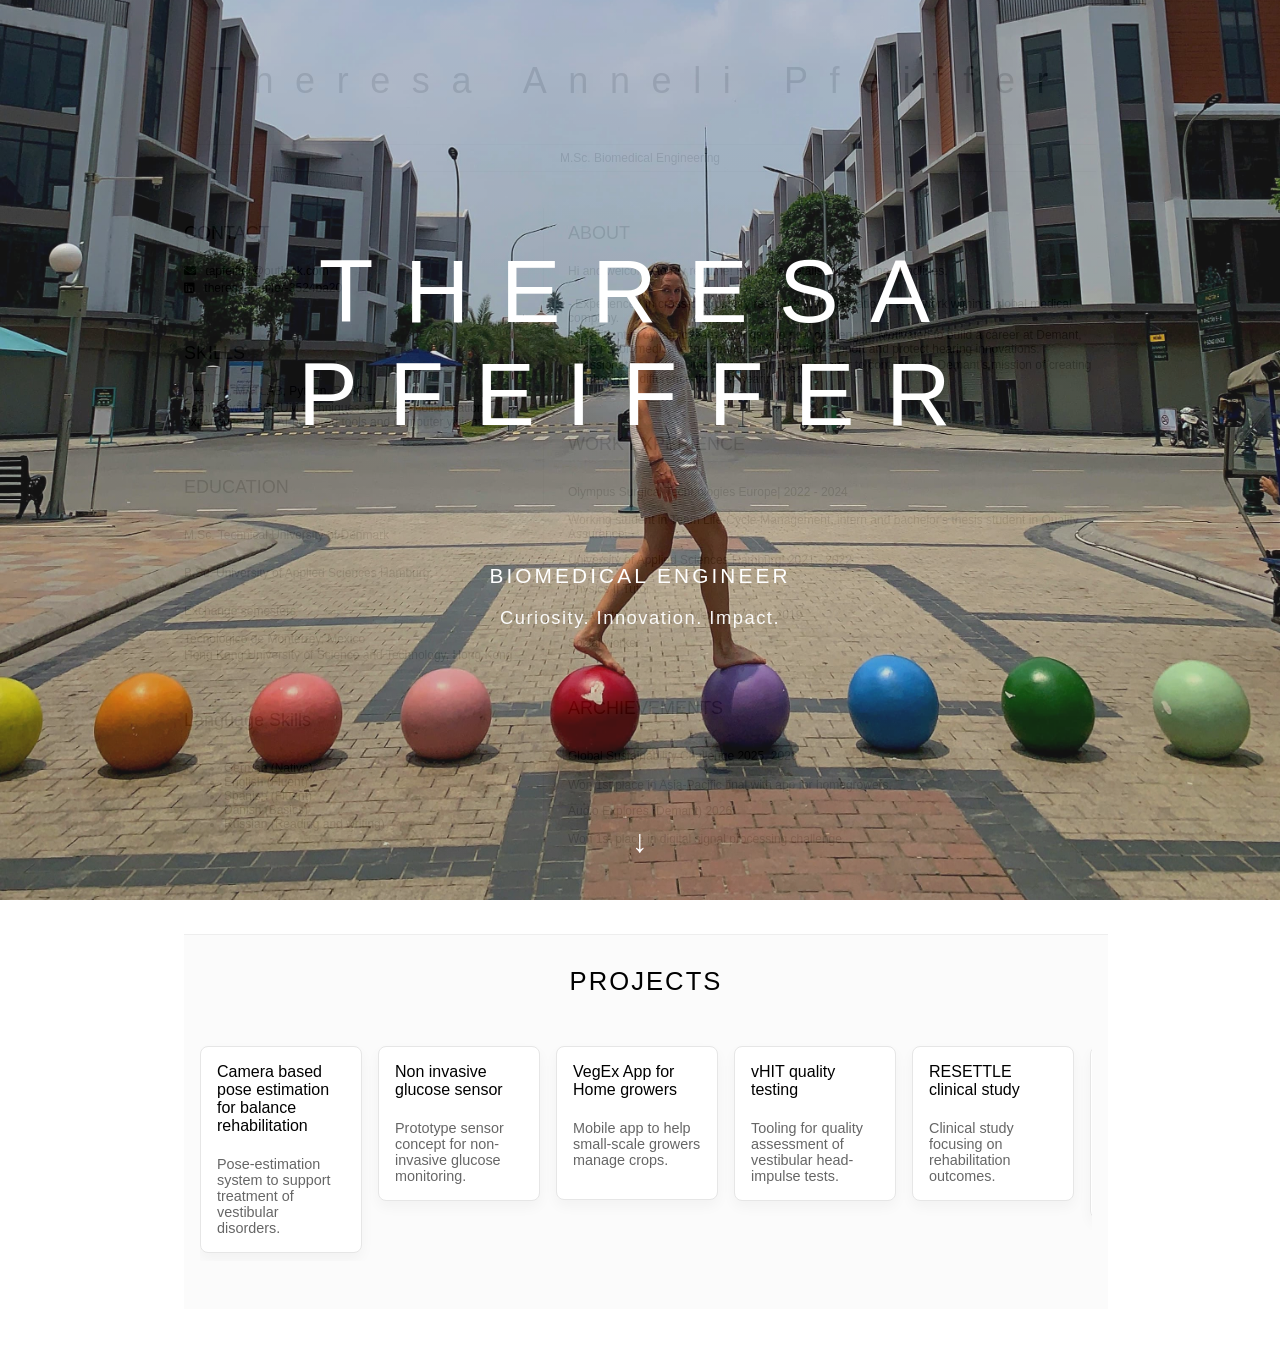
==== index.html @ 04a82127 "Replace project video with image" ====
<!DOCTYPE html>
<html>

<head>
    <link href="style.css" rel="stylesheet">
    <title>Theresa Pfeiffer Resume</title>

    <link rel="stylesheet"
        href="https://cdnjs.cloudflare.com/ajax/libs/font-awesome/5.15.4/css/all.min.css">
</head>

<body>

                    <!-- HERO SECTION -->

                    <div id="hero">

                        <img src="balance.jpeg" alt="Balance Photo">

                        <div class="hero-overlay">

                            <h1>THERESA PFEIFFER</h1>

                            <p class="tagline">
                                Biomedical Engineer
                            </p>

                            <p class="motto">
                                Curiosity. Innovation. Impact.
                            </p>

                            <div class="scroll-indicator">
                                ↓
                            </div>

                        </div>

                    </div>

                    <!-- RESUME CONTENT -->

                    <div id="resume-content">

                        <header id="header">
                            <h1>Theresa Anneli Pfeiffer</h1>
                            <hr>
                            M.Sc. Biomedical Engineering
                            <hr>
                        </header>

                        <main>

                            <article id="mainLeft">

                                <section>
                                    <h2>CONTACT</h2>
                                    <!-- contact info including social media -->
                                    <p>
                                        <i class="fa fa-envelope" aria-hidden="true"></i>
                                        <a href="mailto:tapfeiffer@outlook.com">tapfeiffer@outlook.com</a>
                                    </p>
                                    <p>
                                        <i class="fab fa-linkedin" aria-hidden="true"></i>
                                        <a href="https://www.linkedin.com/in/theresa-pfeiffer-3524ba20b/">theresa-pfeiffer-3524ba20b</a>
                                    </p>
                                </section>
                                <section>
                                <a href="skills.html"><h2>SKILLS</h2></a>
                                    <!-- your skills -->
                                    <p>C++, C#, MATLAB, Python, R, SQL;</p>
                                    <p>Familiar with SCRUM techniques and agile collaboration, experienced with AI-powered tools and computer vision;</p>
                                </section>
                                <section>
                                <a href="education.html"><h2>EDUCATION</h2></a>
                                    <!-- your education -->
                                    <h3>M.Sc. Technical University of Denmark</h3>
                                    <h3>B.Sc. University of Applied Sciences Hamburg</h3>
                                     <h3>Exchange semesters</h3>
                                    <p>
                                        Tecnológico de Monterrey, Mexico 
                                    </p>
                                    <p>
                                        Hong Kong University of Science and Technology, Hong Kong 
                                    </p>    
                                </section> 
                                <section>
                                    <h2>Language Skills</h2>
                    
                                    <ul>
                                            <li>German (Native)</li>
                                            <li>English (Fluent)</li>
                                            <li>Spanish (Fluent)</li>
                                            <li>Danish (Basics)</li>
                                            <li>Russian (Reading and writing)</li>
                                    </ul>
                                </section>  

                            </article>

            
                            <article id="mainRight">
                                <section>
                                    <h2>ABOUT</h2>
                                    <!-- about you -->
                                     <p>Hi and welcome to my resume! For more details, click on the headlines.</p>
                                     <br>
                                     <space></space>
                                    <p>- Experienced in cross-disciplinary research and international teamwork within a global medical company.</p>
                                    <p>- Confident in dynamic team settings and new challenges. Motivated to build a career at Demant, using my biomedical engineering background to support and protect hearing innovations. </p>
                                    <p>- Passionate about life improving technologies. Eager to contribute to Demant’s mission of creating life-changing difference through hearing health.</p>
                                </section>
                                <section>
                                <a href="work-experience.html"><h2>WORK EXPERIENCE</h2></a>
                                    <!-- your work experience -->
                                    <h3>Olympus Surgical Technologies Europe| 2022 - 2024</h3>
                                    <p>
                                         Working student in Team Life-Cycle-Management, intern and bachelor's thesis student in Quality Assurance.
                                    </p>

                                    <h3>
                                            University of Applied Sciences Hamburg| 2021 - 2022
                                    </h3>
                                    <p>
                                            Physics II Tutor
                                    </p>
                                    <h3>Weltwärts Volunteer in Mexico | 2018 - 2019</h3>
                                    <p>
                            
                                    </p>
                                        Social worker
                                    <p>
                                </section>
                                <section>
                                    <a href="achievements.html"><h2>ARCHIEVEMENTS</h2></a>
                                    <h3>Global Sustainability Challenge 2025, 2026</h3>
                                    <p>
                                        Won 1st place in Asia-Pacific final with app for homegrowers.
                                    </p>
                                    <h3>Audio Explores (Demant) 2026</h3>
                                    <p>
                                        Won 1st place in digital signal processing challenge.
                                </section>
                            </article>

                        </main>

                    </div>

                    <!-- PROJECTS SECTION -->
                    <section id="projects">
                        <h2>PROJECTS</h2>
                        <div class="project-grid">
                            <div class="project-card" data-title="Camera based pose estimation for balance rehabilitation">
                                <button class="card-close" aria-label="Close card">×</button>
                                <div class="card-inner">
                                    <div class="card-front">
                                        <h3>Camera based pose estimation for balance rehabilitation</h3>
                                        <p>Pose-estimation system to support treatment of vestibular disorders.</p>
                                    </div>
                                    <div class="card-back">
                                        <p>As part of my Master's thesis, I built a prototype to assess balance workload during a one-leg standing test. The prototype is based on the MediaPipe pose estimation model and was evaluated with technical verification and clinical validation. I received the best grade for this project.</p>
                                        <div class="card-media">
                                            <img src="poem.png" alt="Balance rehabilitation project" />
                                        </div>
                                    </div>
                                </div>
                            </div>

                            <div class="project-card" data-title="Non invasive glucose sensor">
                                <button class="card-close" aria-label="Close card">×</button>
                                <div class="card-inner">
                                    <div class="card-front">
                                        <h3>Non invasive glucose sensor</h3>
                                        <p>Prototype sensor concept for non-invasive glucose monitoring.</p>
                                    </div>
                                    <div class="card-back">
                                        <p>During an exchange semester at Hong Kong University of Science and Technology, I helped develop a non-invasive glucose sensor. Tasks included printing of the sensor, electrochemical modification, and evaluation in terms of sensitivity and storage stability.</p>
                                        <div class="card-media-grid">
                                            <img src="lab.jpeg" alt="Laboratory setup" />
                                            <img src="print.jpeg" alt="Sensor printing" />
                                            <img src="sensor.jpeg" alt="Glucose sensor prototype" />
                                        </div>
                                    </div>
                                </div>
                            </div>

                            <div class="project-card" data-title="VegEx App for Home growers">
                                <button class="card-close" aria-label="Close card">×</button>
                                <div class="card-inner">
                                    <div class="card-front">
                                        <h3>VegEx App for Home growers</h3>
                                        <p>Mobile app to help small-scale growers manage crops.</p>
                                    </div>
                                    <div class="card-back card-back-side-by-side">
                                        <div class="card-text">
                                            <p>As part of the Global Sustainability Challenge, I developed a prototype for a social network for home growers. The platform allows home growers to exchange experience about harvesting from home, motivate each other, and most importantly trade harvests with other home growers. I achieved first place in the Asia Pacific Semi Finals.</p>
                                        </div>
                                        <div class="card-media card-media-no-crop">
                                            <img src="GSC.jpeg" alt="Global Sustainability Challenge" />
                                        </div>
                                    </div>
                                </div>
                            </div>

                            <div class="project-card" data-title="vHIT quality testing">
                                <button class="card-close" aria-label="Close card">×</button>
                                <div class="card-inner">
                                    <div class="card-front">
                                        <h3>vHIT quality testing</h3>
                                        <p>Tooling for quality assessment of vestibular head-impulse tests.</p>
                                    </div>
                                    <div class="card-back card-back-side-by-side">
                                        <div class="card-text">
                                            <p>As part of my studies, I conducted a special course at the Copenhagen Hearing and Balance Center. I investigated the reliability of vHIT goggles used for the head impulse test. My research focused on finding out if the performed head rotation angle affected the gain calculation of the vHIT system.</p>
                                        </div>
                                        <div class="card-media card-media-no-crop">
                                            <img src="vHIT.png" alt="vHIT goggles and analysis" />
                                        </div>
                                    </div>
                                </div>
                            </div>

                            <div class="project-card" data-title="RESETTLE clinical study">
                                <button class="card-close" aria-label="Close card">×</button>
                                <div class="card-inner">
                                    <div class="card-front">
                                        <h3>RESETTLE clinical study</h3>
                                        <p>Clinical study focusing on rehabilitation outcomes.</p>
                                    </div>
                                    <div class="card-back">
                                        <p>As part of my studies, I contributed to the clinical study RESETTLE about obesity treatment of people with childhood obesity using semaglutide. I quantified body composition and correlated it to treatment success.</p>
                                    </div>
                                </div>
                            </div>

                            <div class="project-card" data-title="Surface discoloration detection">
                                <button class="card-close" aria-label="Close card">×</button>
                                <div class="card-inner">
                                    <div class="card-front">
                                        <h3>Surface discoloration detection</h3>
                                        <p>Computer vision to detect and quantify surface discoloration.</p>
                                    </div>
                                    <div class="card-back">
                                        <p>As part of my Bachelor's thesis, I conducted a study about surface discolorations from reprocessing. I developed an algorithm to quantify surface discoloration with the aim of researching how reprocessing intervals affect the amount of discoloration.</p>
                                    </div>
                                </div>
                            </div>

                        </div>
                    </section>

                    <script>

                        const hero = document.getElementById('hero');

                        let heroHidden = false;

                        // Check if user has visited before
                        if (localStorage.getItem('resumeVisited')) {
                            // Hide hero immediately if already visited
                            hero.style.transform = 'translateY(-100%)';
                            heroHidden = true;
                        } else {
                            // Mark as visited for future visits
                            localStorage.setItem('resumeVisited', 'true');
                        }

                        function revealResume() {

                            if (heroHidden) return;

                            hero.style.transform = 'translateY(-100%)';

                            heroHidden = true;
                        }

                        window.addEventListener('wheel', function (event) {

                            if (event.deltaY > 0) {

                                revealResume();
                            }

                        }, { passive: true });

                        window.addEventListener('touchmove', function () {

                            revealResume();

                        }, { once: true });

                        document.querySelector('.scroll-indicator')
                            .addEventListener('click', revealResume);

                        // Projects: expand/collapse cards
                        (function () {
                            const projectCards = document.querySelectorAll('.project-card');
                            let openCard = null;

                            projectCards.forEach(card => {
                                card.tabIndex = 0;

                                function toggleCard(e) {
                                    if (e) e.stopPropagation();
                                    if (openCard && openCard !== card) {
                                        openCard.classList.remove('expanded');
                                    }
                                    const nowOpen = card.classList.toggle('expanded');
                                    openCard = nowOpen ? card : null;
                                }

                                function closeCard(e) {
                                    if (e) e.stopPropagation();
                                    if (openCard) {
                                        openCard.classList.remove('expanded');
                                        openCard = null;
                                    }
                                }

                                card.addEventListener('click', toggleCard);
                                card.addEventListener('keydown', (e) => {
                                    if (e.key === 'Enter' || e.key === ' ') {
                                        e.preventDefault();
                                        toggleCard();
                                    } else if (e.key === 'Escape') {
                                        closeCard();
                                    }
                                });

                                // Close button handler
                                const closeBtn = card.querySelector('.card-close');
                                if (closeBtn) {
                                    closeBtn.addEventListener('click', closeCard);
                                }
                            });

                            // Close card when clicking outside
                            document.addEventListener('click', (e) => {
                                if (openCard && !openCard.contains(e.target)) {
                                    openCard.classList.remove('expanded');
                                    openCard = null;
                                }
                            });
                        })();

                    </script>

</body>

</html>
---- style.css ----
body {
    font-family: 'Segoe UI', Tahoma, Geneva, Verdana, sans-serif;
    font-size: 12px;
    max-width: 960px;
    margin: auto;
}
h1 {
    font-size: 3em;
    letter-spacing: .6em;
    padding-top: 1em;
    padding-bottom: 1em;
}

h2 {
    font-size: 1.5em;
    padding-bottom: 1em;
}

a h2 {
    color: inherit;
    text-decoration: none;
    cursor: pointer;
    transition: color 0.3s ease;
}

a h2:hover {
    color: #0066cc;
}

a {
    color: inherit;
    text-decoration: none;
}

h3 {
    font-size: 1em;
    padding-bottom: 1em;
    font-style: bold;
}

main { 
    display: grid;
    grid-template-columns: 40% 60%;
    margin-top: 3em;
}
header {
    text-align: center;
    margin: auto 2em;
}

section {
    margin: auto 1em 4em 2em;
}

i {
    margin-right: .5em;
}

p {
    margin: .2em auto
}

hr {
    border: none;
    background-color: lightgray;
    height: 1px;
}

h1, h2, h3 {
    font-weight: 100;
    margin-bottom: 0;
}
#mainLeft {
    border-right: 1px solid lightgray;
}


/* ==========================================
   HERO LANDING PAGE
========================================== */

#hero {
    position: fixed;
    inset: 0;
    overflow: hidden;
    z-index: 1000;
    transition: transform 1.4s ease;
}

#hero img {
    width: 100%;
    height: 100%;
    object-fit: cover;
    opacity: 0.92;

    animation: subtleZoom 12s ease-in-out infinite;
}

@keyframes subtleZoom {
    0% {
        transform: scale(1.0);
    }

    50% {
        transform: scale(1.03);
    }

    100% {
        transform: scale(1);
    }
}

.hero-overlay {

    position: absolute;
    inset: 0;

    display: flex;
    flex-direction: column;

    align-items: center;

    padding-top: 10vh;

    text-align: center;

    color: white;

    background: linear-gradient(
        to bottom,
        rgba(0,0,0,0.03),
        rgba(0,0,0,0.15)
    );
}

.hero-overlay h1 {

    font-size: clamp(3rem, 7vw, 6rem);

    font-weight: 200;

    letter-spacing: 0.35em;

    margin-bottom: 25px;

    color: white;
}

.tagline {

    font-size: 1.3rem;

    letter-spacing: 0.15em;

    text-transform: uppercase;

    margin-bottom: 15px;

    color: white;
}

.motto {

    font-size: 1.15rem;

    letter-spacing: 0.08em;

    color: white;

    opacity: 0.95;
}

.scroll-indicator {

    position: absolute;

    bottom: 40px;

    font-size: 2rem;

    cursor: pointer;

    color: white;

    animation: bounce 2s infinite;
}

@keyframes bounce {

    0%,20%,50%,80%,100% {
        transform: translateY(0);
    }

    40% {
        transform: translateY(-10px);
    }

    60% {
        transform: translateY(-5px);
    }
}

/* ==========================================
   RESUME
========================================== */

#resume-content {
    position: relative;
    z-index: 1;
}



/* ==========================================
   PROJECTS SECTION
========================================== */

#projects {
    padding: 2rem 1rem 3rem 1rem;
    background: #fbfbfb;
    margin-top: 2.5rem;
    border-top: 1px solid #eee;
}

#projects h2 {
    text-align: center;
    margin: 0 0 1rem 0;
    font-size: 1.6rem;
    letter-spacing: .08em;
}

.project-grid {
    display: flex;
    gap: 1rem;
    overflow-x: auto;
    padding: 0.5rem 0;
    align-items: flex-start;
    -webkit-overflow-scrolling: touch;
}

.project-card {
    flex: 0 0 16%;
    min-width: 160px;
    background: white;
    border: 1px solid #e6e6e6;
    border-radius: 8px;
    box-shadow: 0 6px 14px rgba(20,20,30,0.04);
    cursor: pointer;
    transition: all 320ms cubic-bezier(.2,.9,.2,1);
    overflow: hidden;
}

.project-card:focus {
    outline: 3px solid #dceeff;
}

.card-inner {
    padding: 1rem;
    min-height: 120px;
    display: flex;
    flex-direction: column;
    justify-content: space-between;
    height: 100%;
    overflow-y: auto;
}

.card-front h3 {
    margin: 0 0 .35rem 0;
    font-size: 1rem;
}

.card-front p {
    margin: 0;
    color: #666;
    font-size: .9rem;
}

.card-back {
    display: none;
    margin-top: .75rem;
    color: #333;
    font-size: .95rem;
}

.card-media {
    margin: 1rem 0;
    width: 100%;
    max-height: 350px;
    border-radius: 6px;
    overflow: hidden;
    background: #f5f5f5;
}

.card-media-grid {
    display: grid;
    grid-template-columns: repeat(3, 1fr);
    gap: 0.8rem;
    margin: 1rem 0;
    width: 100%;
}

.card-media-grid img {
    width: 100%;
    height: 200px;
    object-fit: cover;
    border-radius: 6px;
    background: #f5f5f5;
}

.card-media img,
.card-media video {
    width: 100%;
    height: 100%;
    object-fit: cover;
}

.card-back-side-by-side {
    display: none;
}

.project-card.expanded .card-back-side-by-side {
    display: grid;
    grid-template-columns: 1fr 1fr;
    gap: 1.5rem;
    align-items: start;
}

.card-text {
    display: flex;
    flex-direction: column;
    justify-content: space-between;
}

.card-media-no-crop {
    display: flex;
    flex-direction: column;
    gap: 0.8rem;
    max-height: 100% !important;
}

.card-media-no-crop img {
    object-fit: contain !important;
    max-height: 200px;
}

.project-card.expanded {
    position: fixed;
    top: 50%;
    left: 50%;
    transform: translate(-50%, -50%);
    width: 85vw;
    max-width: 900px;
    max-height: 90vh;
    height: auto;
    z-index: 2000;
    box-shadow: 0 20px 60px rgba(20,20,30,0.3);
}

.card-close {
    position: absolute;
    top: 10px;
    right: 10px;
    width: 32px;
    height: 32px;
    border: none;
    background: #f0f0f0;
    border-radius: 50%;
    font-size: 24px;
    cursor: pointer;
    display: none;
    align-items: center;
    justify-content: center;
    z-index: 2001;
    transition: all 0.2s ease;
}

.card-close:hover {
    background: #e0e0e0;
    transform: scale(1.1);
}

.project-card.expanded .card-close {
    display: flex;
}

.project-card.expanded .card-back {
    display: block;
}

.project-card.expanded .card-front {
    opacity: 0.6;
}

.meta {
    margin-top: .6rem;
    color: #777;
    font-size: .85rem;
}

@media (max-width: 900px) {
    .project-card { flex: 0 0 48%; min-width: 46%; }
    .project-grid { gap: .75rem; }
}

@media (max-width: 480px) {
    .project-card { flex: 0 0 80%; min-width: 80%; }
}
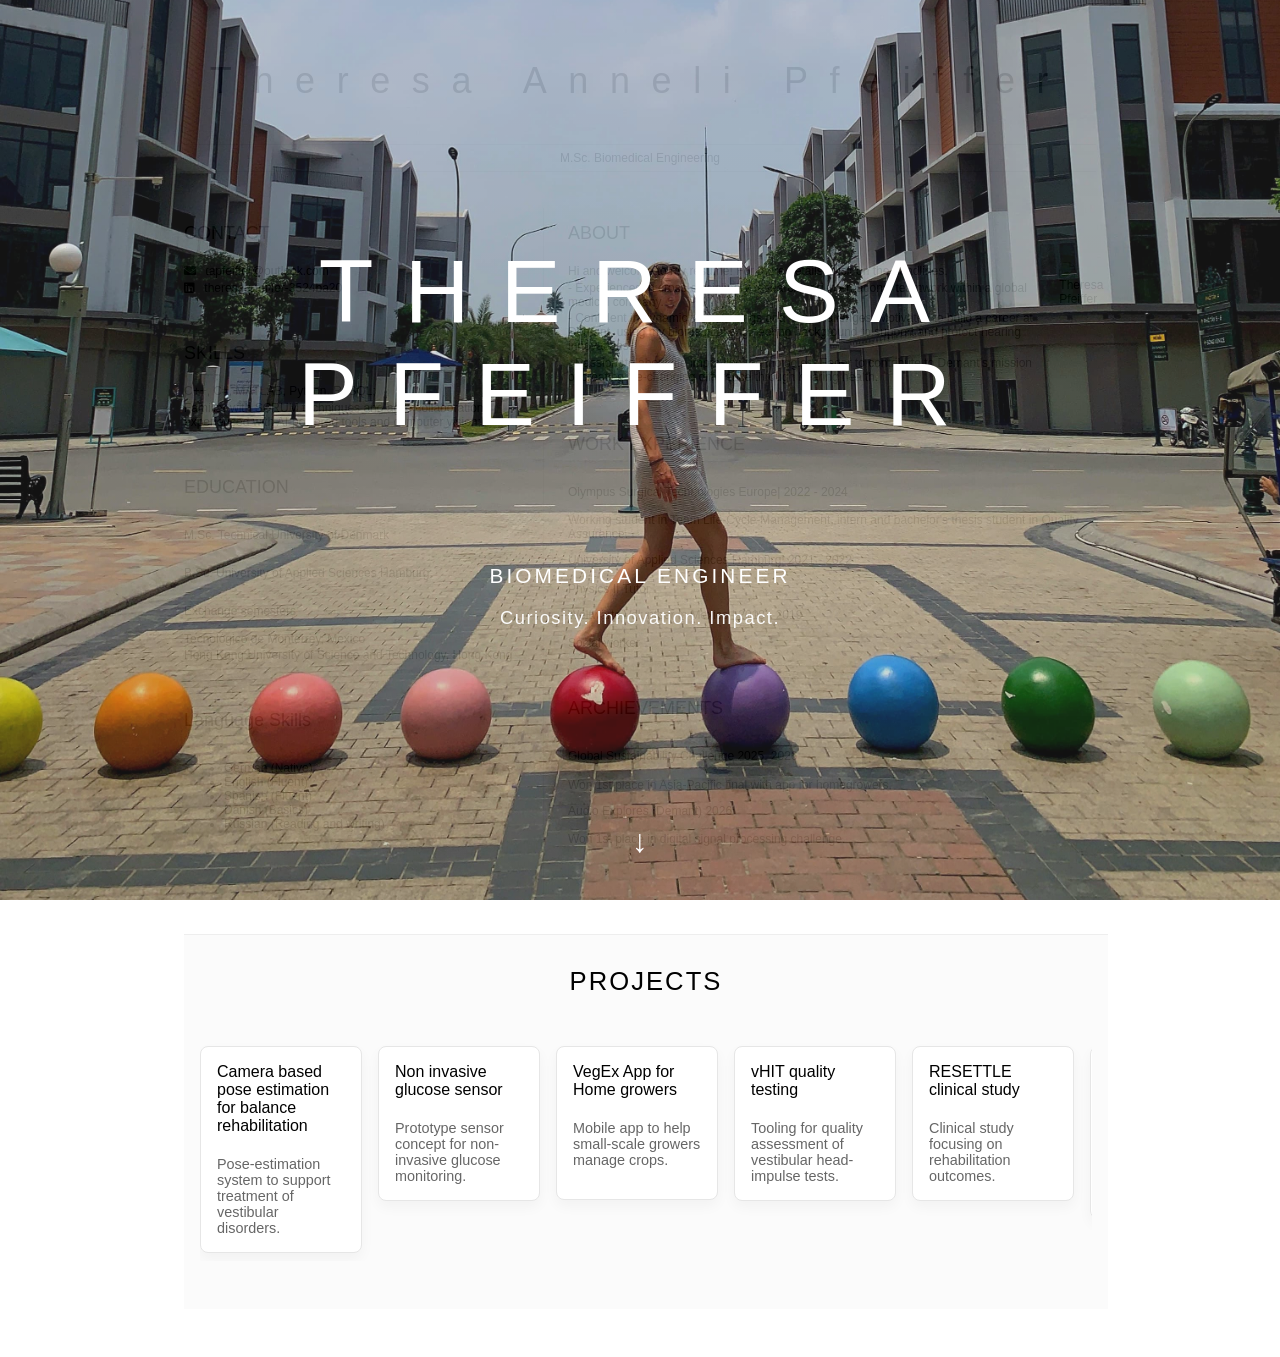
==== commit 8eb92cb2: "Add about photo and layout" ====
--- a/index.html
+++ b/index.html
@@ -100,15 +100,19 @@
 
             
                             <article id="mainRight">
-                                <section>
+                                <section class="about-section">
                                     <h2>ABOUT</h2>
-                                    <!-- about you -->
-                                     <p>Hi and welcome to my resume! For more details, click on the headlines.</p>
-                                     <br>
-                                     <space></space>
-                                    <p>- Experienced in cross-disciplinary research and international teamwork within a global medical company.</p>
-                                    <p>- Confident in dynamic team settings and new challenges. Motivated to build a career at Demant, using my biomedical engineering background to support and protect hearing innovations. </p>
-                                    <p>- Passionate about life improving technologies. Eager to contribute to Demant’s mission of creating life-changing difference through hearing health.</p>
+                                    <div class="about-content">
+                                        <div class="about-text">
+                                            <p>Hi and welcome to my resume! For more details, click on the headlines.</p>
+                                            <p>- Experienced in cross-disciplinary research and international teamwork within a global medical company.</p>
+                                            <p>- Confident in dynamic team settings and new challenges. Motivated to build a career at Demant, using my biomedical engineering background to support and protect hearing innovations.</p>
+                                            <p>- Passionate about life improving technologies. Eager to contribute to Demant’s mission of creating life-changing difference through hearing health.</p>
+                                        </div>
+                                        <div class="about-photo">
+                                            <img src="me.jpeg" alt="Theresa Pfeiffer" />
+                                        </div>
+                                    </div>
                                 </section>
                                 <section>
                                 <a href="work-experience.html"><h2>WORK EXPERIENCE</h2></a>
--- a/style.css
+++ b/style.css
@@ -50,6 +50,26 @@
 
 section {
     margin: auto 1em 4em 2em;
+}
+
+/* About section: photo next to text */
+.about-content {
+    display: flex;
+    gap: 1rem;
+    align-items: flex-start;
+}
+
+.about-photo img {
+    width: 120px;
+    height: auto;
+    border-radius: 6px;
+    object-fit: cover;
+    box-shadow: 0 6px 14px rgba(20,20,30,0.06);
+}
+
+@media (max-width: 700px) {
+    .about-content { flex-direction: column; }
+    .about-photo img { width: 100%; max-width: 320px; margin: 0 auto; }
 }
 
 i {
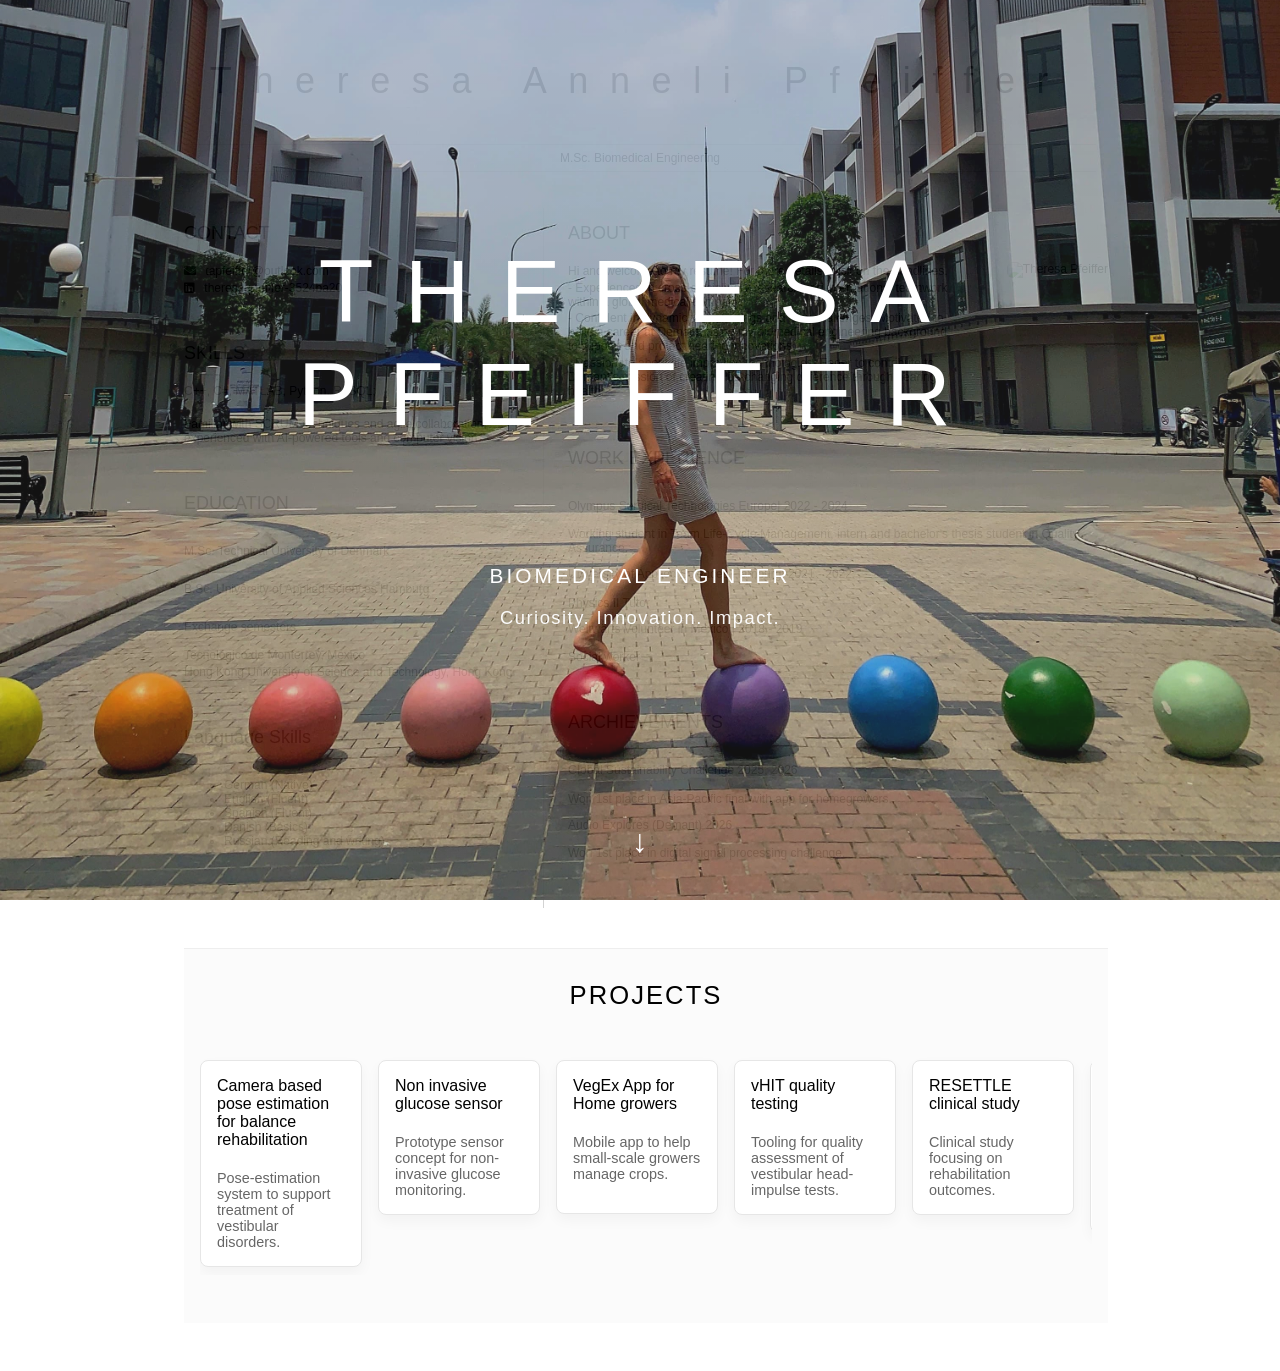
==== commit 40ea2340: "Spacing: add blank line between skills entries" ====
--- a/index.html
+++ b/index.html
@@ -69,6 +69,7 @@
                                 <a href="skills.html"><h2>SKILLS</h2></a>
                                     <!-- your skills -->
                                     <p>C++, C#, MATLAB, Python, R, SQL;</p>
+                                    <p>&nbsp;</p>
                                     <p>Familiar with SCRUM techniques and agile collaboration, experienced with AI-powered tools and computer vision;</p>
                                 </section>
                                 <section>
--- a/style.css
+++ b/style.css
@@ -53,10 +53,16 @@
 }
 
 /* About section: photo next to text */
+.about-section { position: relative; }
 .about-content {
-    display: flex;
+    display: grid;
+    grid-template-columns: 1fr 140px;
     gap: 1rem;
-    align-items: flex-start;
+    align-items: start;
+}
+
+.about-photo {
+    justify-self: end;
 }
 
 .about-photo img {
@@ -68,7 +74,8 @@
 }
 
 @media (max-width: 700px) {
-    .about-content { flex-direction: column; }
+    .about-content { grid-template-columns: 1fr; }
+    .about-photo { justify-self: center; }
     .about-photo img { width: 100%; max-width: 320px; margin: 0 auto; }
 }
 
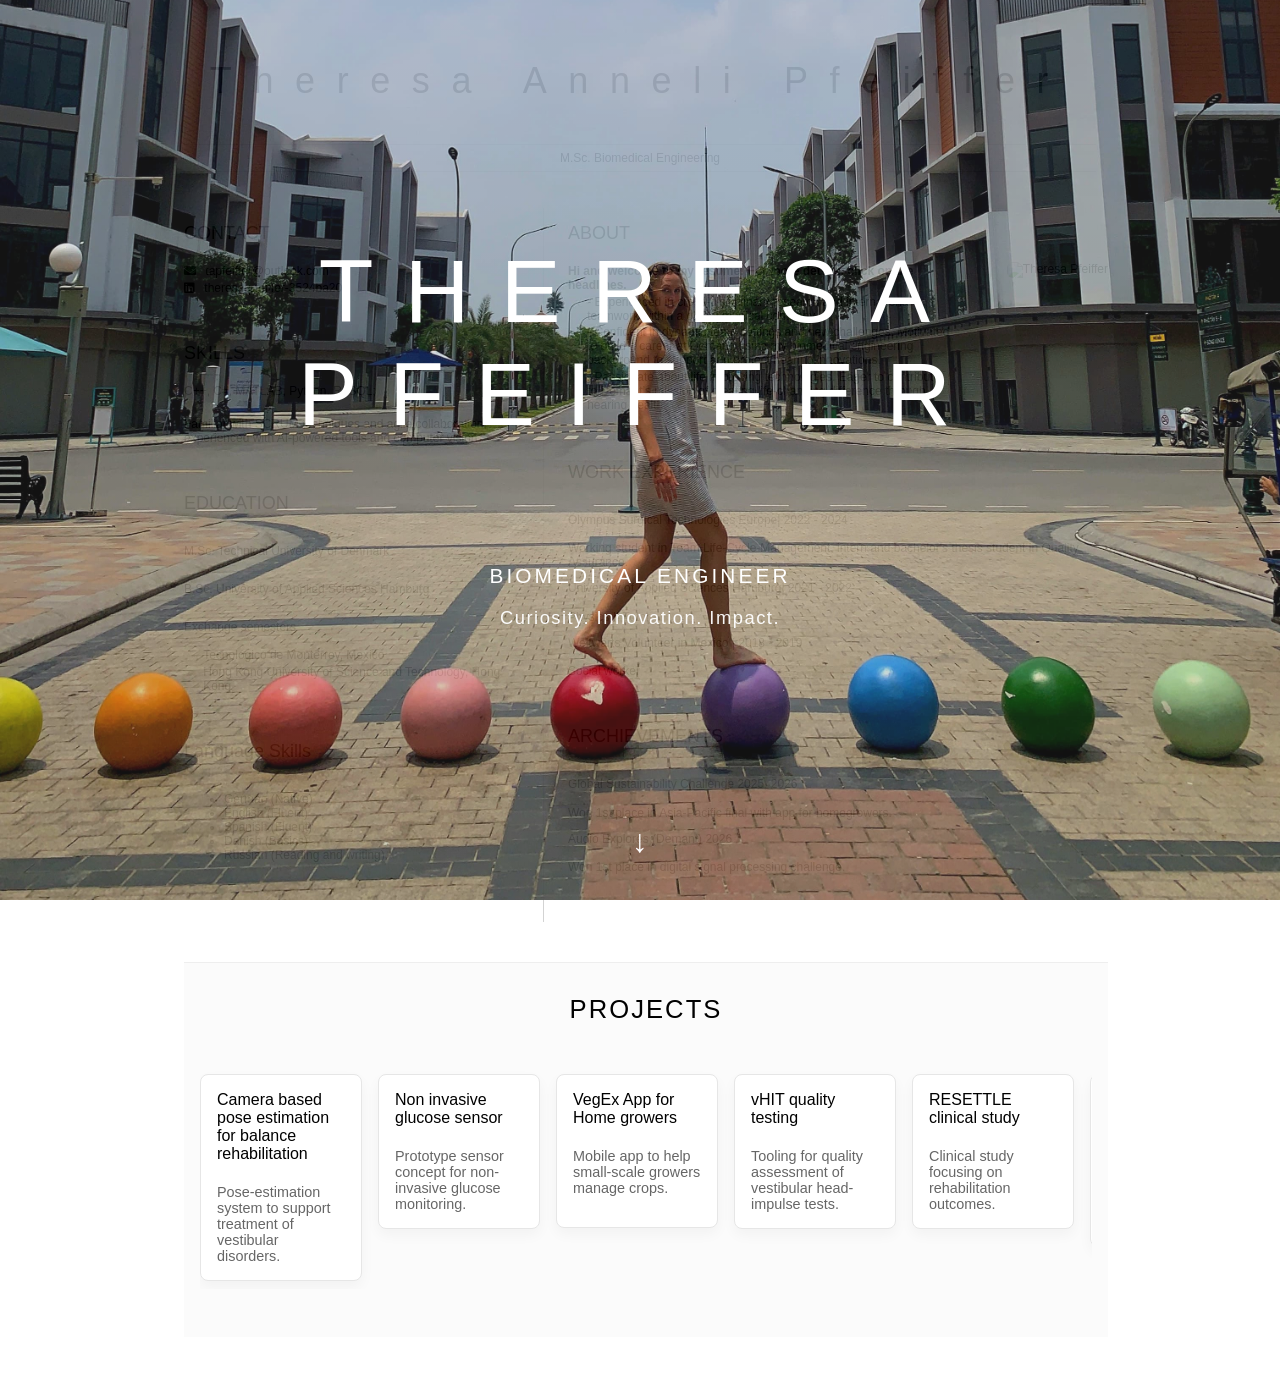
==== commit 67c2a942: "Formatting: bold ABOUT intro, indent bullets and exchange entries" ====
--- a/index.html
+++ b/index.html
@@ -78,12 +78,12 @@
                                     <h3>M.Sc. Technical University of Denmark</h3>
                                     <h3>B.Sc. University of Applied Sciences Hamburg</h3>
                                      <h3>Exchange semesters</h3>
-                                    <p>
-                                        Tecnológico de Monterrey, Mexico 
-                                    </p>
-                                    <p>
-                                        Hong Kong University of Science and Technology, Hong Kong 
-                                    </p>    
+                                    <p class="indented">
+                                        Tecnológico de Monterrey, Mexico
+                                    </p>
+                                    <p class="indented">
+                                        Hong Kong University of Science and Technology, Hong Kong
+                                    </p>
                                 </section> 
                                 <section>
                                     <h2>Language Skills</h2>
@@ -105,10 +105,12 @@
                                     <h2>ABOUT</h2>
                                     <div class="about-content">
                                         <div class="about-text">
-                                            <p>Hi and welcome to my resume! For more details, click on the headlines.</p>
-                                            <p>- Experienced in cross-disciplinary research and international teamwork within a global medical company.</p>
-                                            <p>- Confident in dynamic team settings and new challenges. Motivated to build a career at Demant, using my biomedical engineering background to support and protect hearing innovations.</p>
-                                            <p>- Passionate about life improving technologies. Eager to contribute to Demant’s mission of creating life-changing difference through hearing health.</p>
+                                            <p><strong>Hi and welcome to my resume! For more details, click on the headlines.</strong></p>
+                                            <div class="about-bullets">
+                                                <p>- Experienced in cross-disciplinary research and international teamwork within a global medical company.</p>
+                                                <p>- Confident in dynamic team settings and new challenges. Motivated to build a career at Demant, using my biomedical engineering background to support and protect hearing innovations.</p>
+                                                <p>- Passionate about life improving technologies. Eager to contribute to Demant’s mission of creating life-changing difference through hearing health.</p>
+                                            </div>
                                         </div>
                                         <div class="about-photo">
                                             <img src="me.jpeg" alt="Theresa Pfeiffer" />
--- a/style.css
+++ b/style.css
@@ -77,6 +77,15 @@
     .about-content { grid-template-columns: 1fr; }
     .about-photo { justify-self: center; }
     .about-photo img { width: 100%; max-width: 320px; margin: 0 auto; }
+}
+
+/* Indentation for ABOUT bullets and exchange entries */
+.about-bullets p {
+    margin-left: 1.2rem;
+}
+
+.indented {
+    margin-left: 1.2rem;
 }
 
 i {
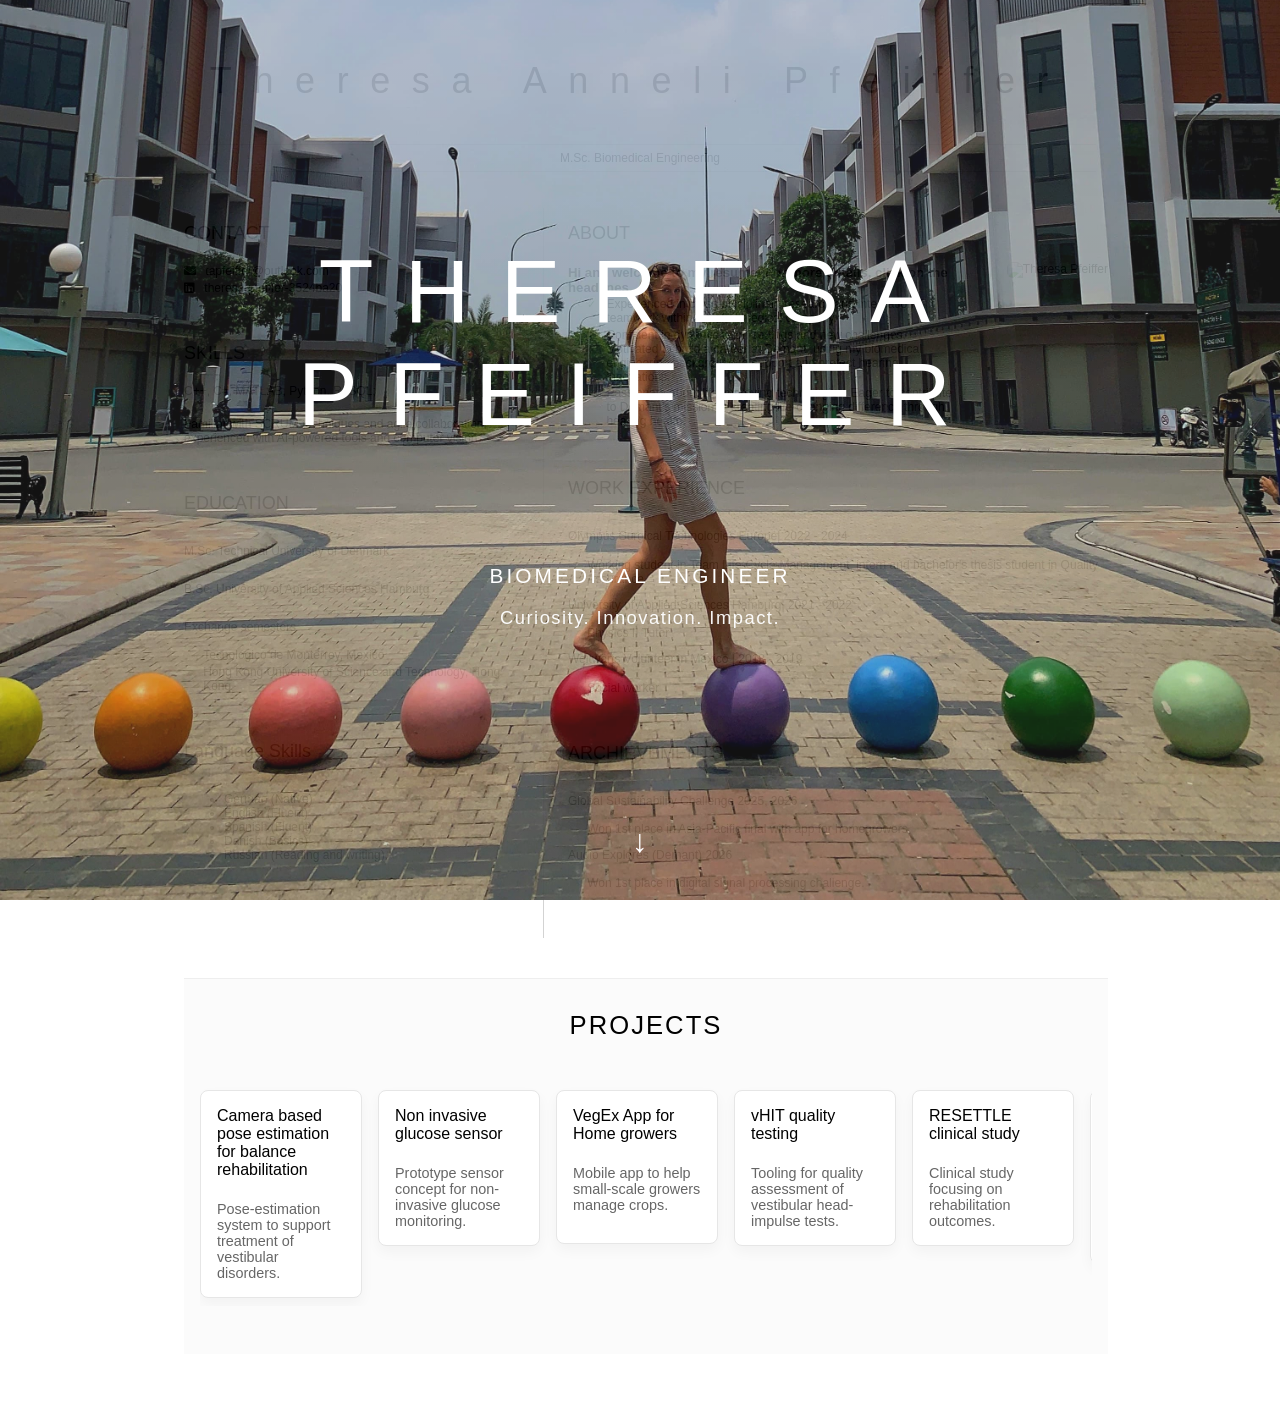
==== commit 001763bc: "Style: enlarge About intro and add check bullets" ====
--- a/index.html
+++ b/index.html
@@ -105,11 +105,11 @@
                                     <h2>ABOUT</h2>
                                     <div class="about-content">
                                         <div class="about-text">
-                                            <p><strong>Hi and welcome to my resume! For more details, click on the headlines.</strong></p>
+                                            <p class="about-intro"><strong>Hi and welcome to my resume! For more details, click on the headlines.</strong></p>
                                             <div class="about-bullets">
-                                                <p>- Experienced in cross-disciplinary research and international teamwork within a global medical company.</p>
-                                                <p>- Confident in dynamic team settings and new challenges. Motivated to build a career at Demant, using my biomedical engineering background to support and protect hearing innovations.</p>
-                                                <p>- Passionate about life improving technologies. Eager to contribute to Demant’s mission of creating life-changing difference through hearing health.</p>
+                                                <p class="check-item">Experienced in cross-disciplinary research and international teamwork within a global medical company.</p>
+                                                <p class="check-item">Confident in dynamic team settings and new challenges. Motivated to build a career at Demant, using my biomedical engineering background to support and protect hearing innovations.</p>
+                                                <p class="check-item">Passionate about life improving technologies. Eager to contribute to Demant’s mission of creating life-changing difference through hearing health.</p>
                                             </div>
                                         </div>
                                         <div class="about-photo">
@@ -121,31 +121,27 @@
                                 <a href="work-experience.html"><h2>WORK EXPERIENCE</h2></a>
                                     <!-- your work experience -->
                                     <h3>Olympus Surgical Technologies Europe| 2022 - 2024</h3>
-                                    <p>
+                                     <p class="indented">
                                          Working student in Team Life-Cycle-Management, intern and bachelor's thesis student in Quality Assurance.
                                     </p>
 
                                     <h3>
                                             University of Applied Sciences Hamburg| 2021 - 2022
                                     </h3>
-                                    <p>
+                                    <p class="indented">
                                             Physics II Tutor
                                     </p>
                                     <h3>Weltwärts Volunteer in Mexico | 2018 - 2019</h3>
-                                    <p>
-                            
-                                    </p>
-                                        Social worker
-                                    <p>
+                                    <p class="indented">Social worker</p>
                                 </section>
                                 <section>
                                     <a href="achievements.html"><h2>ARCHIEVEMENTS</h2></a>
                                     <h3>Global Sustainability Challenge 2025, 2026</h3>
-                                    <p>
+                                    <p class="indented">
                                         Won 1st place in Asia-Pacific final with app for homegrowers.
                                     </p>
                                     <h3>Audio Explores (Demant) 2026</h3>
-                                    <p>
+                                    <p class="indented">
                                         Won 1st place in digital signal processing challenge.
                                 </section>
                             </article>
--- a/style.css
+++ b/style.css
@@ -82,6 +82,25 @@
 /* Indentation for ABOUT bullets and exchange entries */
 .about-bullets p {
     margin-left: 1.2rem;
+}
+
+.about-intro {
+    font-size: 1.1em;
+}
+
+.check-item {
+    position: relative;
+    padding-left: 1.2rem;
+}
+
+.check-item::before {
+    content: "✓";
+    position: absolute;
+    left: 0;
+    top: 0;
+    color: #2e7d32;
+    font-size: 0.9em;
+    line-height: 1.4;
 }
 
 .indented {
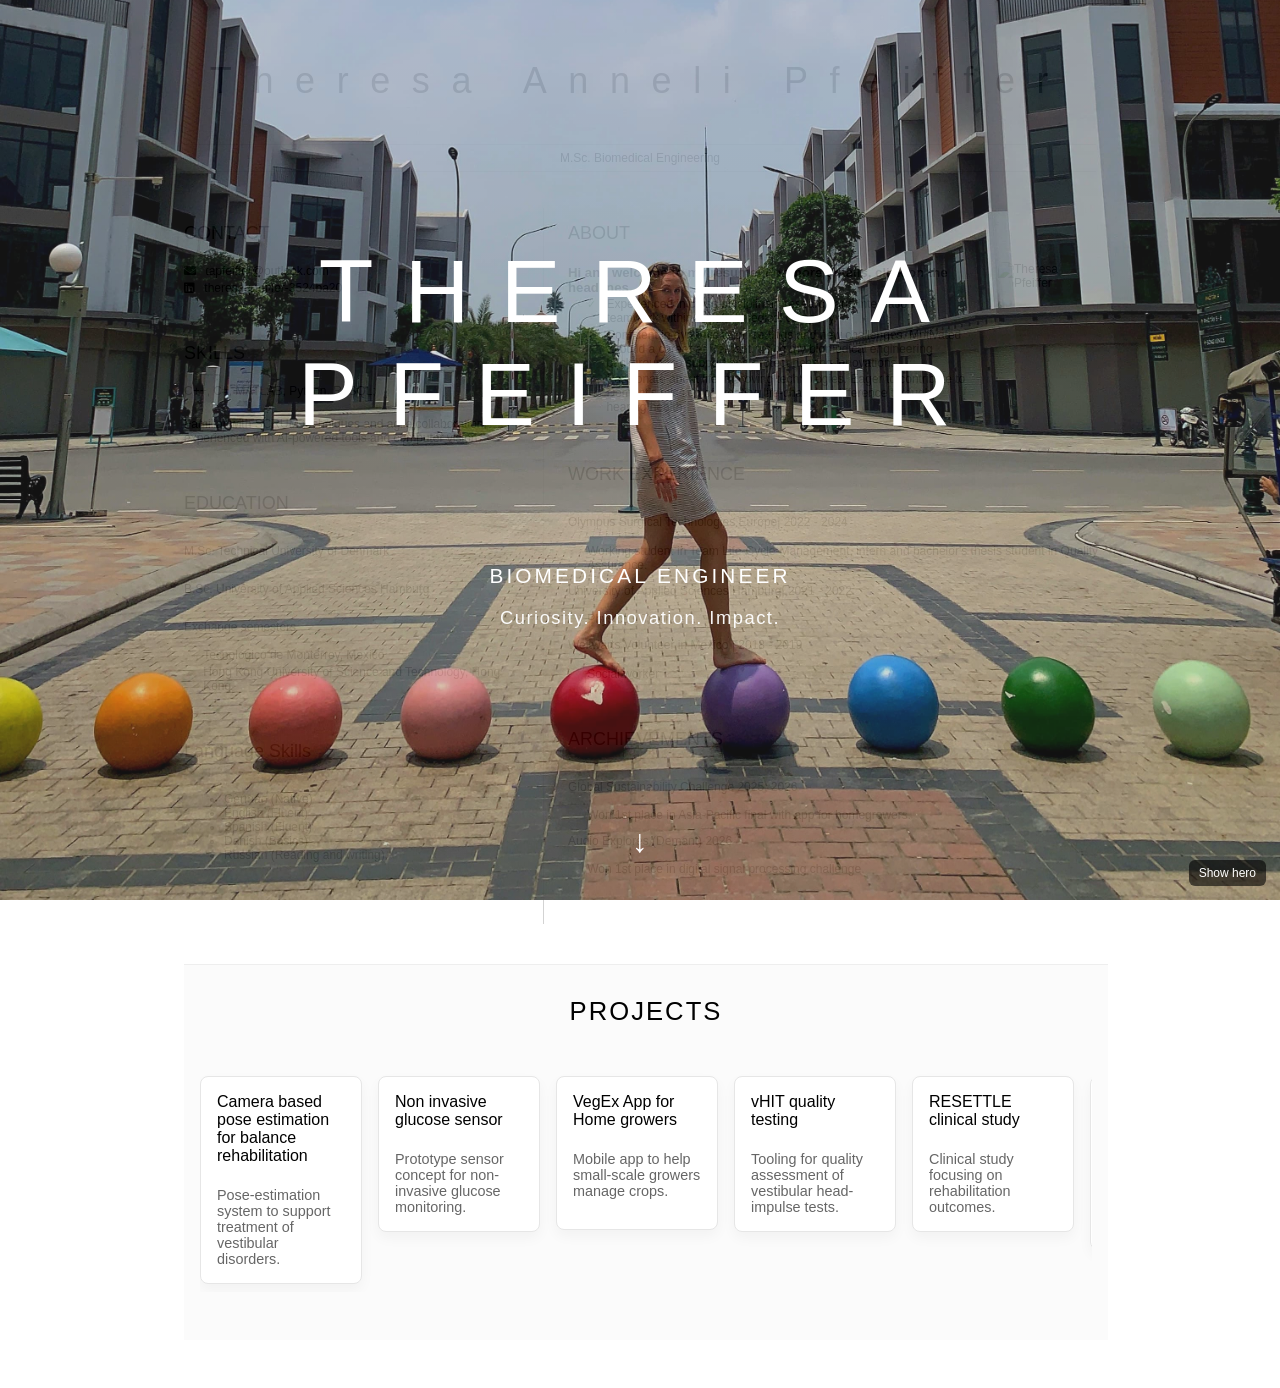
==== commit a2dd7017: "Fix: make About image path robust; add reset button to restore hero" ====
--- a/index.html
+++ b/index.html
@@ -113,7 +113,7 @@
                                             </div>
                                         </div>
                                         <div class="about-photo">
-                                            <img src="me.jpeg" alt="Theresa Pfeiffer" />
+                                            <img src="./me.jpeg" alt="Theresa Pfeiffer" />
                                         </div>
                                     </div>
                                 </section>
@@ -339,16 +339,27 @@
                             });
 
                             // Close card when clicking outside
-                            document.addEventListener('click', (e) => {
-                                if (openCard && !openCard.contains(e.target)) {
-                                    openCard.classList.remove('expanded');
-                                    openCard = null;
-                                }
-                            });
-                        })();
+                                document.addEventListener('click', (e) => {
+                                    if (openCard && !openCard.contains(e.target)) {
+                                        openCard.classList.remove('expanded');
+                                        openCard = null;
+                                    }
+                                });
+
+                            // Reset hero button: clear the visit flag and reload
+                            const resetHeroBtn = document.getElementById('reset-hero-button');
+                            if (resetHeroBtn) {
+                                resetHeroBtn.addEventListener('click', function () {
+                                    try { localStorage.removeItem('resumeVisited'); } catch (err) {}
+                                    location.reload();
+                                });
+                            }
+                            })();
 
                     </script>
 
+                    <button id="reset-hero-button" title="Show hero" aria-label="Show hero">Show hero</button>
+
 </body>
 
 </html>
--- a/style.css
+++ b/style.css
@@ -55,28 +55,34 @@
 /* About section: photo next to text */
 .about-section { position: relative; }
 .about-content {
-    display: grid;
-    grid-template-columns: 1fr 140px;
-    gap: 1rem;
-    align-items: start;
+    display: flex;
+    gap: 1.5rem;
+    align-items: flex-start;
+}
+
+.about-text {
+    flex: 1;
+    min-width: 0;
 }
 
 .about-photo {
-    justify-self: end;
+    flex: 0 0 110px;
+    margin-left: auto;
 }
 
 .about-photo img {
-    width: 120px;
+    width: 100px;
     height: auto;
     border-radius: 6px;
     object-fit: cover;
+    display: block;
     box-shadow: 0 6px 14px rgba(20,20,30,0.06);
 }
 
 @media (max-width: 700px) {
-    .about-content { grid-template-columns: 1fr; }
-    .about-photo { justify-self: center; }
-    .about-photo img { width: 100%; max-width: 320px; margin: 0 auto; }
+    .about-content { flex-direction: column; }
+    .about-photo { margin-left: 0; }
+    .about-photo img { width: 100%; max-width: 220px; margin: 0; }
 }
 
 /* Indentation for ABOUT bullets and exchange entries */
@@ -163,6 +169,24 @@
     100% {
         transform: scale(1);
     }
+}
+
+/* small fixed button to reset hero visibility for testing */
+#reset-hero-button {
+    position: fixed;
+    right: 14px;
+    bottom: 14px;
+    z-index: 3000;
+    background: rgba(0,0,0,0.6);
+    color: white;
+    border: none;
+    padding: 6px 10px;
+    border-radius: 6px;
+    font-size: 12px;
+    cursor: pointer;
+}
+@media (max-width:700px) {
+    #reset-hero-button { right: 8px; bottom: 8px; padding: 6px; }
 }
 
 .hero-overlay {
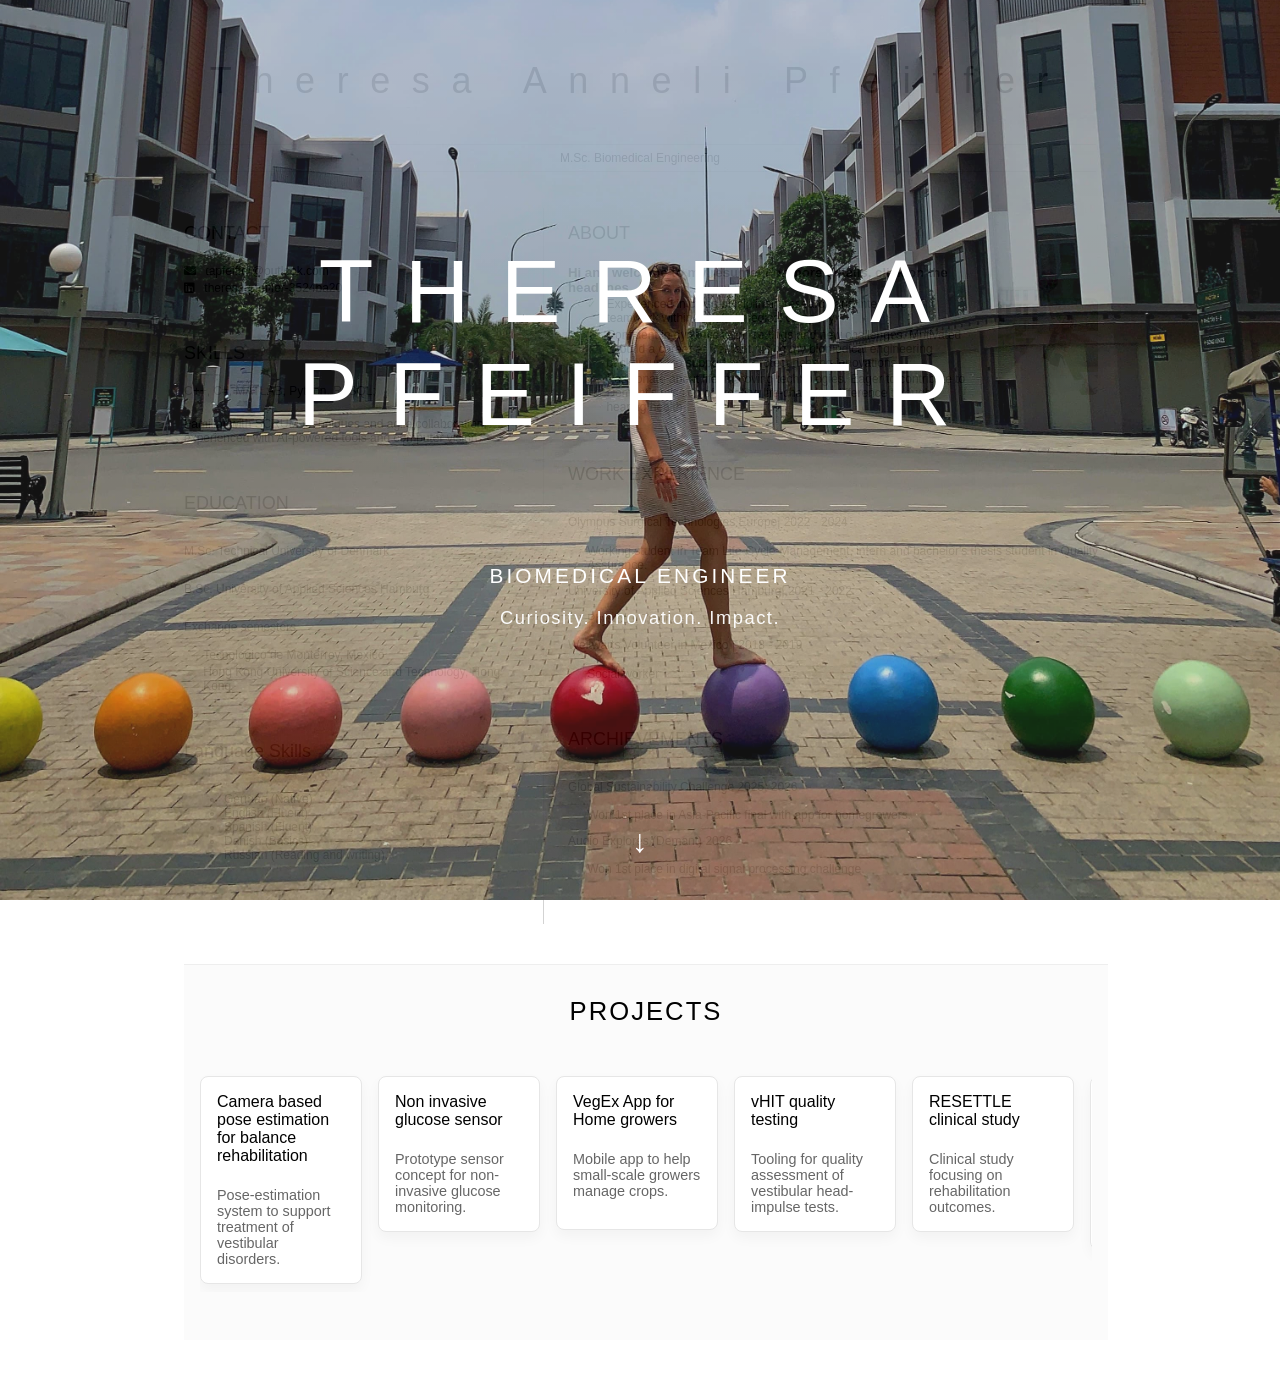
==== commit 6044ff35: "Restore hero overlay and add About photo to git" ====
--- a/index.html
+++ b/index.html
@@ -259,16 +259,6 @@
 
                         let heroHidden = false;
 
-                        // Check if user has visited before
-                        if (localStorage.getItem('resumeVisited')) {
-                            // Hide hero immediately if already visited
-                            hero.style.transform = 'translateY(-100%)';
-                            heroHidden = true;
-                        } else {
-                            // Mark as visited for future visits
-                            localStorage.setItem('resumeVisited', 'true');
-                        }
-
                         function revealResume() {
 
                             if (heroHidden) return;
@@ -345,21 +335,10 @@
                                         openCard = null;
                                     }
                                 });
-
-                            // Reset hero button: clear the visit flag and reload
-                            const resetHeroBtn = document.getElementById('reset-hero-button');
-                            if (resetHeroBtn) {
-                                resetHeroBtn.addEventListener('click', function () {
-                                    try { localStorage.removeItem('resumeVisited'); } catch (err) {}
-                                    location.reload();
-                                });
-                            }
                             })();
 
                     </script>
 
-                    <button id="reset-hero-button" title="Show hero" aria-label="Show hero">Show hero</button>
-
 </body>
 
 </html>
--- a/style.css
+++ b/style.css
@@ -50,6 +50,40 @@
 
 section {
     margin: auto 1em 4em 2em;
+}
+
+/* Skills page cards */
+.skills-grid {
+    display: grid;
+    grid-template-columns: repeat(3, 1fr);
+    gap: 1rem;
+    margin-top: 1rem;
+}
+
+.skill-card {
+    background: #ffffff;
+    border: 1px solid #e5e5e5;
+    border-radius: 10px;
+    padding: 1rem;
+    box-shadow: 0 8px 20px rgba(20,20,30,0.05);
+}
+
+.skill-card h3 {
+    margin-bottom: .75rem;
+}
+
+.skill-card p {
+    margin: .35rem 0;
+}
+
+.skill-experience {
+    margin-top: .85rem !important;
+    padding-top: .65rem;
+    border-top: 1px solid #ededed;
+}
+
+@media (max-width: 900px) {
+    .skills-grid { grid-template-columns: 1fr; }
 }
 
 /* About section: photo next to text */
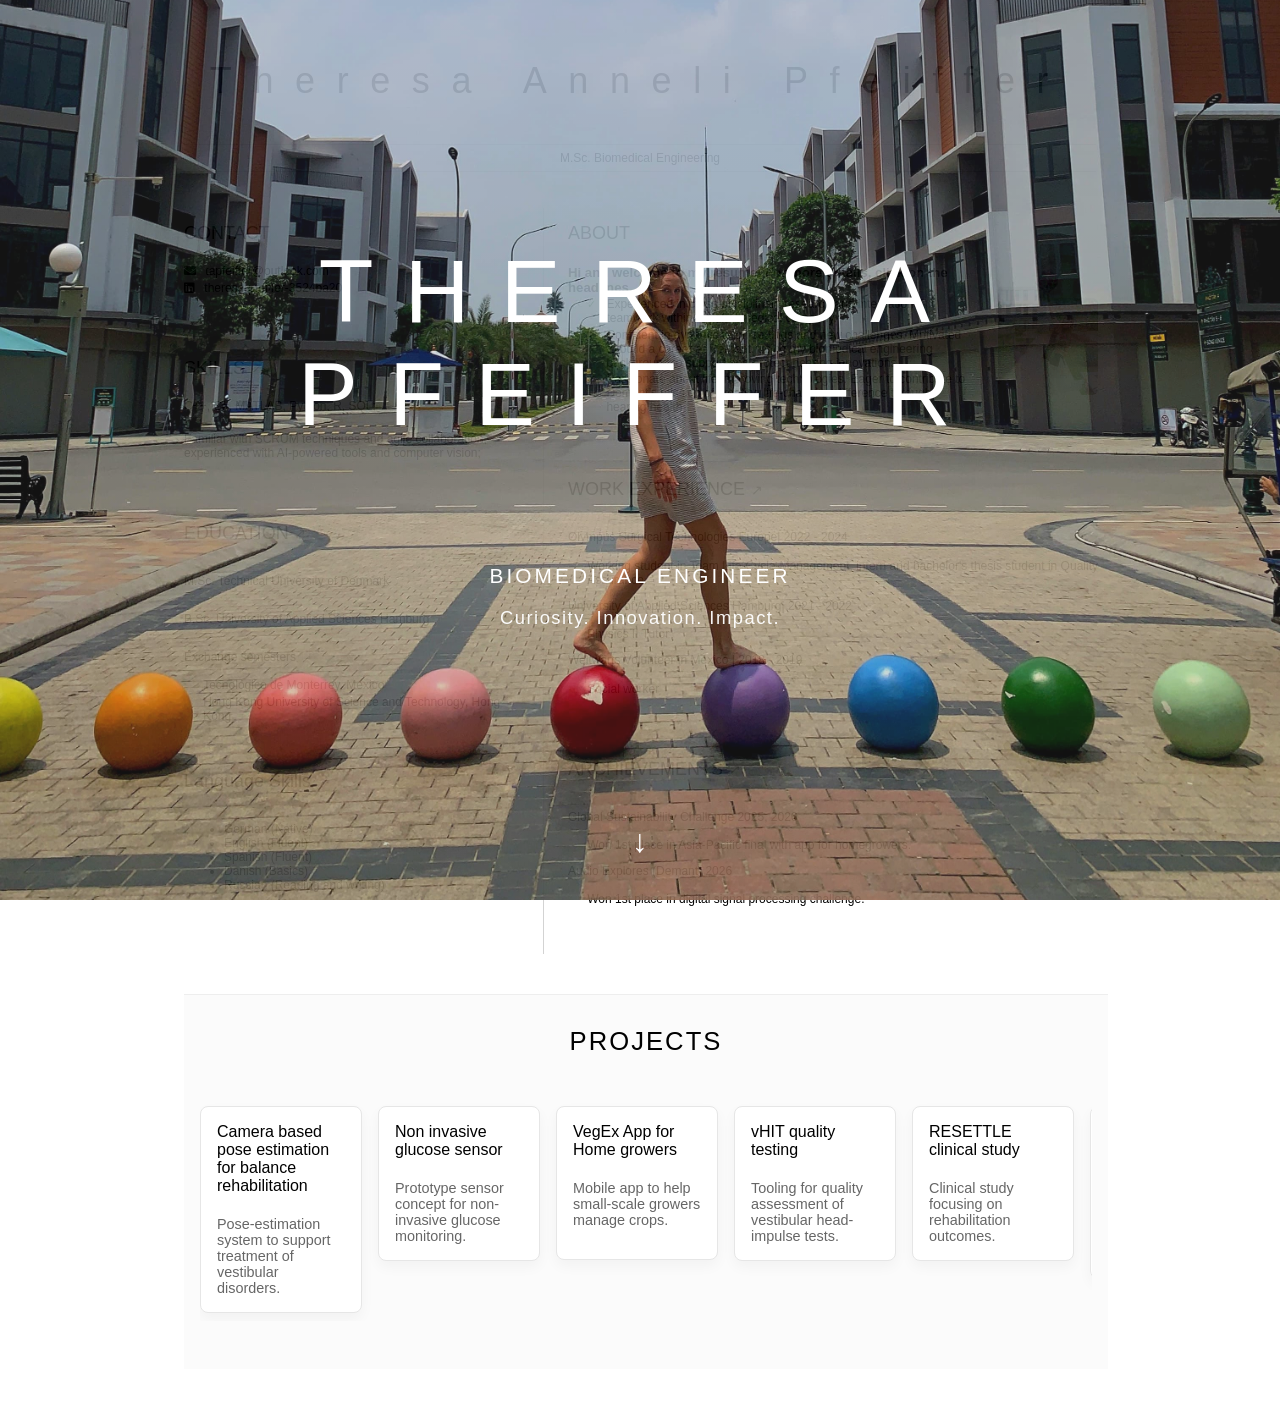
==== commit 20afc8a3: "Add heading link symbols and redesign achievements page" ====
--- a/index.html
+++ b/index.html
@@ -66,14 +66,14 @@
                                     </p>
                                 </section>
                                 <section>
-                                <a href="skills.html"><h2>SKILLS</h2></a>
+                                <a class="section-link" href="skills.html"><h2>SKILLS <span class="heading-link-symbol" aria-hidden="true">↗</span></h2></a>
                                     <!-- your skills -->
                                     <p>C++, C#, MATLAB, Python, R, SQL;</p>
                                     <p>&nbsp;</p>
                                     <p>Familiar with SCRUM techniques and agile collaboration, experienced with AI-powered tools and computer vision;</p>
                                 </section>
                                 <section>
-                                <a href="education.html"><h2>EDUCATION</h2></a>
+                                <a class="section-link" href="education.html"><h2>EDUCATION <span class="heading-link-symbol" aria-hidden="true">↗</span></h2></a>
                                     <!-- your education -->
                                     <h3>M.Sc. Technical University of Denmark</h3>
                                     <h3>B.Sc. University of Applied Sciences Hamburg</h3>
@@ -118,7 +118,7 @@
                                     </div>
                                 </section>
                                 <section>
-                                <a href="work-experience.html"><h2>WORK EXPERIENCE</h2></a>
+                                <a class="section-link" href="work-experience.html"><h2>WORK EXPERIENCE <span class="heading-link-symbol" aria-hidden="true">↗</span></h2></a>
                                     <!-- your work experience -->
                                     <h3>Olympus Surgical Technologies Europe| 2022 - 2024</h3>
                                      <p class="indented">
@@ -135,7 +135,7 @@
                                     <p class="indented">Social worker</p>
                                 </section>
                                 <section>
-                                    <a href="achievements.html"><h2>ARCHIEVEMENTS</h2></a>
+                                    <a class="section-link" href="achievements.html"><h2>ARCHIEVEMENTS <span class="heading-link-symbol" aria-hidden="true">↗</span></h2></a>
                                     <h3>Global Sustainability Challenge 2025, 2026</h3>
                                     <p class="indented">
                                         Won 1st place in Asia-Pacific final with app for homegrowers.
--- a/style.css
+++ b/style.css
@@ -30,6 +30,17 @@
 a {
     color: inherit;
     text-decoration: none;
+}
+
+.section-link h2 {
+    display: inline-flex;
+    align-items: center;
+    gap: .35rem;
+}
+
+.heading-link-symbol {
+    font-size: .75em;
+    opacity: .7;
 }
 
 h3 {
@@ -82,8 +93,32 @@
     border-top: 1px solid #ededed;
 }
 
+/* Achievements page cards */
+.achievement-grid {
+    display: grid;
+    grid-template-columns: repeat(2, 1fr);
+    gap: 1rem;
+    margin-top: 1rem;
+}
+
+.achievement-card {
+    background: #ffffff;
+    border: 1px solid #e5e5e5;
+    border-radius: 10px;
+    padding: 1rem;
+    box-shadow: 0 8px 20px rgba(20,20,30,0.05);
+}
+
+.achievement-card h3 {
+    margin-bottom: .75rem;
+}
+
+.achievement-card p {
+    margin: .35rem 0;
+}
+
 @media (max-width: 900px) {
-    .skills-grid { grid-template-columns: 1fr; }
+    .skills-grid, .achievement-grid { grid-template-columns: 1fr; }
 }
 
 /* About section: photo next to text */
